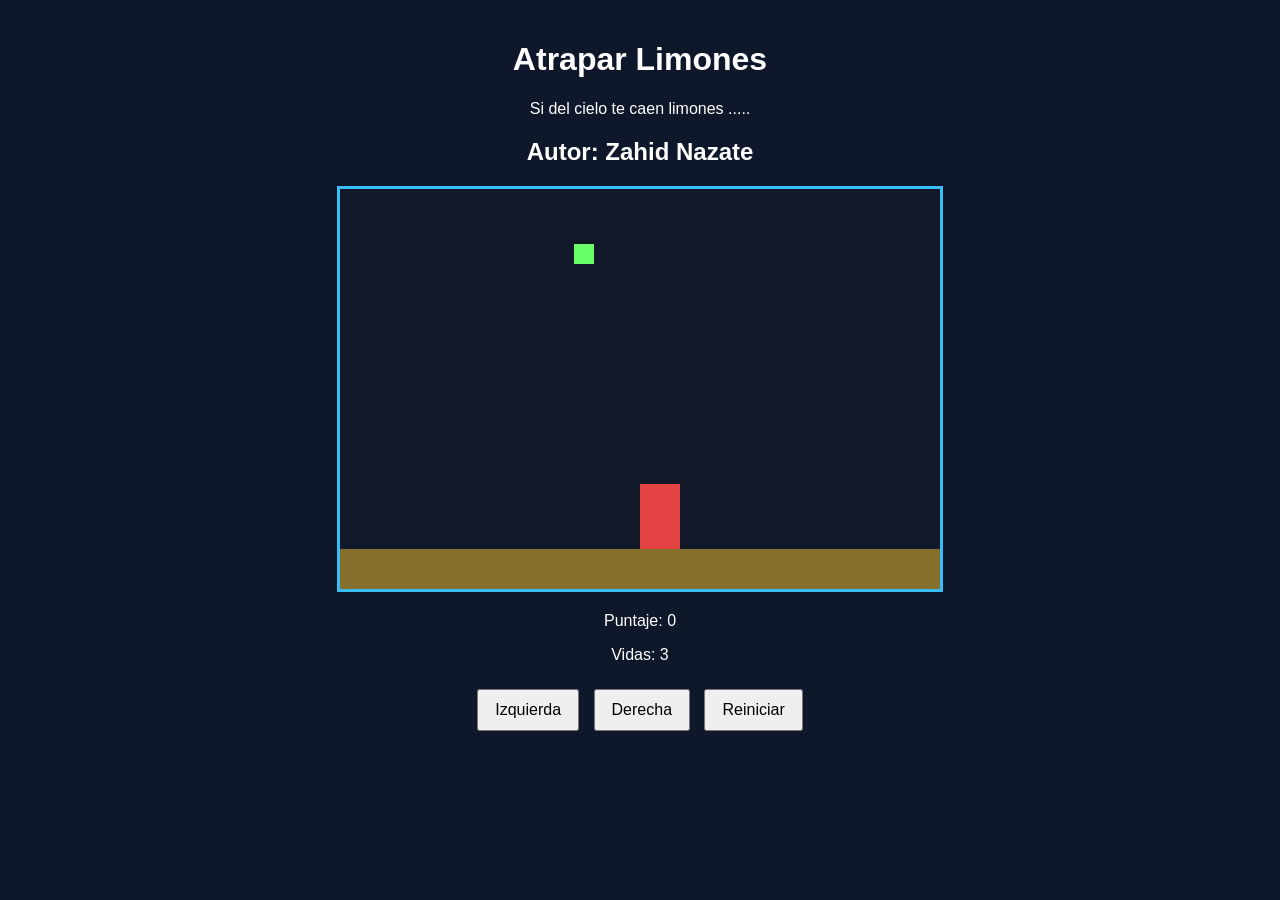
==== index.html @ d266308c "Renombrando html principal" ====
<!DOCTYPE html>
<html>
<head>
  <title>Caza Estrellas</title>
  <link rel="stylesheet" href="limones.css"/>
 
</head>
<body onload="iniciar()">
  <div class="contenedor">
    <h1>Atrapar Limones</h1>
    <p>Si del cielo te caen limones ..... </p>
    <h2>Autor: Zahid Nazate</h2>
    <canvas id="areaJuego" width="600" height="400"></canvas>
    <div class="panel">
      <p>Puntaje: <span id="txtPuntaje">0</span></p>
      <p>Vidas: <span id="txtVidas">3</span></p>
    </div>
    <div class="botones">
      <button onclick="moverIzquierda()">Izquierda</button>
      <button onclick="moverDerecha()">Derecha</button>
      <button onclick="reiniciar()">Reiniciar</button>
    </div>
  </div>
  <script src="limones.js"></script>
  <script src="utils.js"></script>
</body>
</html>
---- limones.css ----
body {
  font-family: Arial, sans-serif;
  background-color: #0f172a;
  color: white;
  text-align: center;
  margin: 0;
  padding: 20px;
}

.contenedor {
  max-width: 800px;
  margin: 0 auto;
}

canvas {
  background-color: #111827;
  border: 3px solid #38bdf8;
  display: block;
  margin: 20px auto;
}

.panel {
  margin: 20px 0;
}

.botones button {
  margin: 5px;
  padding: 10px 16px;
  font-size: 16px;
  cursor: pointer;
}
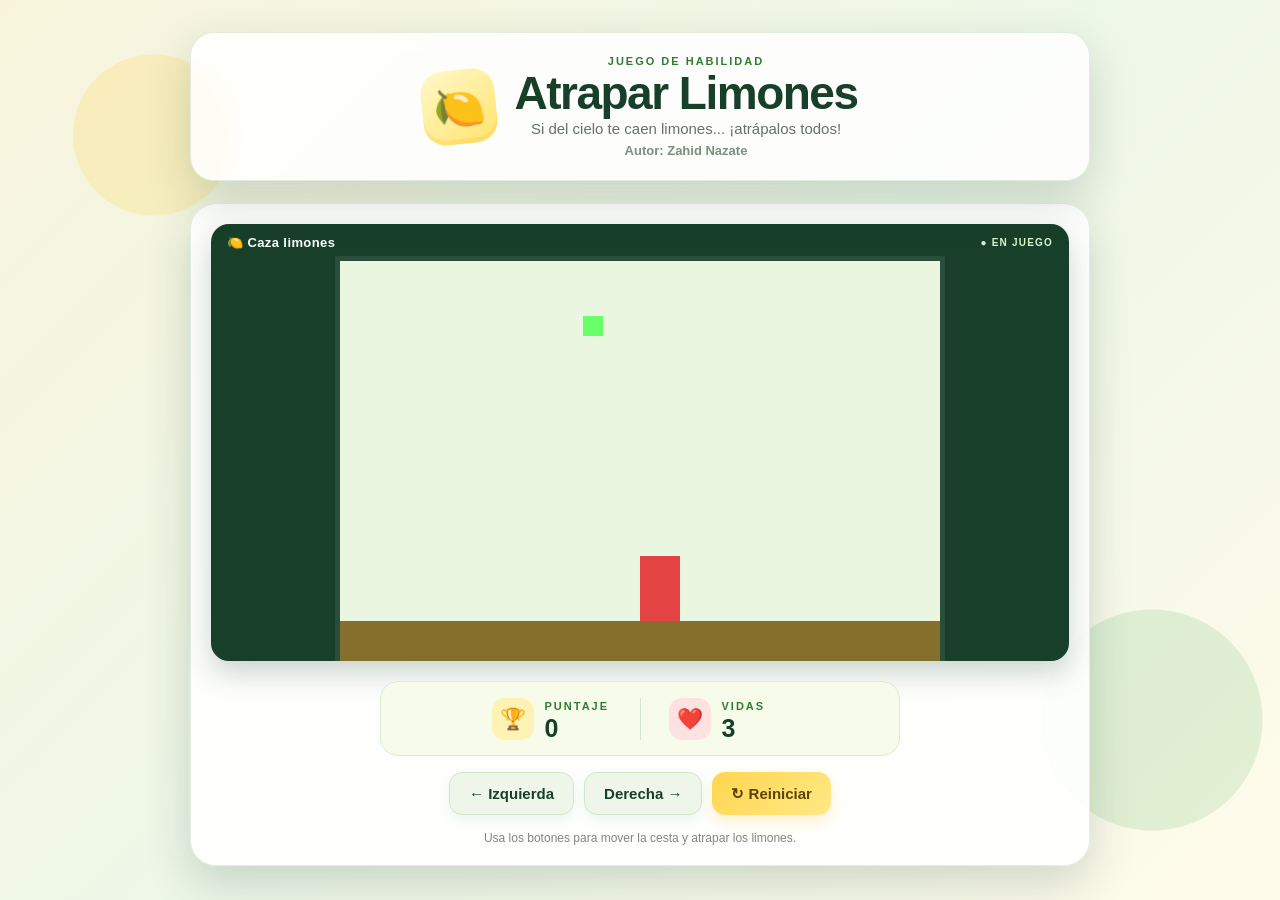
==== commit 82ccb9c8: "Mejora visual con ChatGPT" ====
--- a/index.html
+++ b/index.html
@@ -1,27 +1,61 @@
 <!DOCTYPE html>
-<html>
+<html lang="es">
 <head>
-  <title>Caza Estrellas</title>
+  <meta charset="UTF-8">
+  <meta name="viewport" content="width=device-width, initial-scale=1.0">
+  <title>Atrapar Limones</title>
   <link rel="stylesheet" href="limones.css"/>
- 
 </head>
 <body onload="iniciar()">
-  <div class="contenedor">
-    <h1>Atrapar Limones</h1>
-    <p>Si del cielo te caen limones ..... </p>
-    <h2>Autor: Zahid Nazate</h2>
-    <canvas id="areaJuego" width="600" height="400"></canvas>
-    <div class="panel">
-      <p>Puntaje: <span id="txtPuntaje">0</span></p>
-      <p>Vidas: <span id="txtVidas">3</span></p>
-    </div>
-    <div class="botones">
-      <button onclick="moverIzquierda()">Izquierda</button>
-      <button onclick="moverDerecha()">Derecha</button>
-      <button onclick="reiniciar()">Reiniciar</button>
-    </div>
-  </div>
+  <main class="contenedor">
+    <header class="encabezado">
+      <div class="icono">🍋</div>
+      <div>
+        <p class="etiqueta">JUEGO DE HABILIDAD</p>
+        <h1>Atrapar Limones</h1>
+        <p class="subtitulo">Si del cielo te caen limones... ¡atrápalos todos!</p>
+        <h2>Autor: Zahid Nazate</h2>
+      </div>
+    </header>
+
+    <section class="zona-juego">
+      <div class="marco-canvas">
+        <div class="barra-superior">
+          <span>🍋 Caza limones</span>
+          <span class="indicador">● EN JUEGO</span>
+        </div>
+        <canvas id="areaJuego" width="600" height="400"></canvas>
+      </div>
+
+      <div class="panel" aria-label="Marcador">
+        <div class="estadistica">
+          <span class="estadistica-icono">🏆</span>
+          <div>
+            <span class="etiqueta-estadistica">PUNTAJE</span>
+            <strong id="txtPuntaje">0</strong>
+          </div>
+        </div>
+        <div class="separador"></div>
+        <div class="estadistica">
+          <span class="estadistica-icono">❤️</span>
+          <div>
+            <span class="etiqueta-estadistica">VIDAS</span>
+            <strong id="txtVidas">3</strong>
+          </div>
+        </div>
+      </div>
+
+      <div class="botones">
+        <button class="btn btn-movimiento" onclick="moverIzquierda()">← Izquierda</button>
+        <button class="btn btn-movimiento" onclick="moverDerecha()">Derecha →</button>
+        <button class="btn btn-reiniciar" onclick="reiniciar()">↻ Reiniciar</button>
+      </div>
+
+      <p class="ayuda">Usa los botones para mover la cesta y atrapar los limones.</p>
+    </section>
+  </main>
+
   <script src="limones.js"></script>
   <script src="utils.js"></script>
 </body>
-</html>+</html>
--- a/limones.css
+++ b/limones.css
@@ -1,31 +1,261 @@
+/* ================================
+   ATRAPAR LIMONES — ESTILO VISUAL
+   ================================ */
+
+* {
+  box-sizing: border-box;
+}
+
+:root {
+  --verde-oscuro: #173f2a;
+  --verde: #2e7d32;
+  --verde-claro: #66bb6a;
+  --amarillo: #ffd54f;
+  --amarillo-intenso: #fbc02d;
+  --crema: #fffdf3;
+  --texto: #243229;
+  --blanco: #ffffff;
+  --sombra: 0 18px 45px rgba(23, 63, 42, 0.18);
+}
+
 body {
-  font-family: Arial, sans-serif;
-  background-color: #0f172a;
-  color: white;
+  min-height: 100vh;
+  margin: 0;
+  padding: 32px 18px;
+  font-family: "Trebuchet MS", "Segoe UI", Arial, sans-serif;
+  color: var(--texto);
   text-align: center;
+  background:
+    radial-gradient(circle at 12% 15%, rgba(255, 213, 79, 0.24) 0 80px, transparent 81px),
+    radial-gradient(circle at 90% 80%, rgba(102, 187, 106, 0.18) 0 110px, transparent 111px),
+    linear-gradient(135deg, #f8f4dc 0%, #edf7e8 50%, #fffbea 100%);
+}
+
+.contenedor {
+  width: min(900px, 100%);
+  margin: 0 auto;
+}
+
+.encabezado {
+  display: flex;
+  align-items: center;
+  justify-content: center;
+  gap: 18px;
+  margin-bottom: 22px;
+  padding: 22px 28px;
+  background: rgba(255, 255, 255, 0.84);
+  border: 1px solid rgba(46, 125, 50, 0.13);
+  border-radius: 24px;
+  box-shadow: var(--sombra);
+  backdrop-filter: blur(8px);
+}
+
+.icono {
+  display: grid;
+  place-items: center;
+  width: 74px;
+  height: 74px;
+  flex: 0 0 74px;
+  font-size: 42px;
+  background: linear-gradient(145deg, #fff8c9, #ffe46e);
+  border-radius: 22px;
+  box-shadow: inset 0 -5px 0 rgba(251, 192, 45, 0.25);
+  transform: rotate(-6deg);
+}
+
+.etiqueta,
+.etiqueta-estadistica {
   margin: 0;
+  font-size: 11px;
+  font-weight: 800;
+  letter-spacing: 2px;
+  color: var(--verde);
+}
+
+h1 {
+  margin: 3px 0 4px;
+  color: var(--verde-oscuro);
+  font-size: clamp(30px, 5vw, 46px);
+  line-height: 1;
+  letter-spacing: -1.5px;
+}
+
+.subtitulo {
+  margin: 0 0 6px;
+  color: #647269;
+  font-size: 15px;
+}
+
+h2 {
+  margin: 0;
+  color: #78907d;
+  font-size: 13px;
+  font-weight: 600;
+}
+
+.zona-juego {
   padding: 20px;
-}
-
-.contenedor {
-  max-width: 800px;
+  background: rgba(255, 255, 255, 0.9);
+  border: 1px solid rgba(46, 125, 50, 0.12);
+  border-radius: 26px;
+  box-shadow: var(--sombra);
+}
+
+.marco-canvas {
+  overflow: hidden;
+  border-radius: 18px;
+  background: var(--verde-oscuro);
+  box-shadow: 0 12px 28px rgba(23, 63, 42, 0.22);
+}
+
+.barra-superior {
+  display: flex;
+  align-items: center;
+  justify-content: space-between;
+  padding: 11px 16px;
+  color: #fff;
+  font-size: 13px;
+  font-weight: 700;
+  letter-spacing: 0.4px;
+}
+
+.indicador {
+  color: #d8f5c9;
+  font-size: 10px;
+  letter-spacing: 1.2px;
+}
+
+canvas {
+  display: block;
+  width: 100%;
+  max-width: 600px;
+  height: auto;
   margin: 0 auto;
-}
-
-canvas {
-  background-color: #111827;
-  border: 3px solid #38bdf8;
+  background: #eaf6df;
+  border: 0;
+  outline: 5px solid rgba(255, 255, 255, 0.08);
+}
+
+.panel {
+  display: flex;
+  align-items: center;
+  justify-content: center;
+  gap: 28px;
+  width: min(520px, 100%);
+  margin: 20px auto 16px;
+  padding: 14px 24px;
+  background: #f7fbea;
+  border: 1px solid #dcebd5;
+  border-radius: 18px;
+}
+
+.estadistica {
+  display: flex;
+  align-items: center;
+  gap: 11px;
+  min-width: 120px;
+  text-align: left;
+}
+
+.estadistica-icono {
+  display: grid;
+  place-items: center;
+  width: 42px;
+  height: 42px;
+  border-radius: 13px;
+  background: #fff2b5;
+  font-size: 21px;
+}
+
+.estadistica:nth-child(3) .estadistica-icono {
+  background: #ffe1e1;
+}
+
+.estadistica strong {
   display: block;
-  margin: 20px auto;
-}
-
-.panel {
-  margin: 20px 0;
-}
-
-.botones button {
-  margin: 5px;
-  padding: 10px 16px;
-  font-size: 16px;
+  margin-top: 2px;
+  color: var(--verde-oscuro);
+  font-size: 25px;
+  line-height: 1;
+}
+
+.separador {
+  width: 1px;
+  height: 42px;
+  background: #d7e4d1;
+}
+
+.botones {
+  display: flex;
+  flex-wrap: wrap;
+  justify-content: center;
+  gap: 10px;
+}
+
+.btn {
+  border: 0;
+  border-radius: 13px;
+  padding: 12px 19px;
+  font-family: inherit;
+  font-size: 15px;
+  font-weight: 800;
   cursor: pointer;
+  transition: transform 0.16s ease, box-shadow 0.16s ease, filter 0.16s ease;
+}
+
+.btn:hover {
+  transform: translateY(-2px);
+  filter: brightness(1.03);
+}
+
+.btn:active {
+  transform: translateY(1px);
+}
+
+.btn-movimiento {
+  color: var(--verde-oscuro);
+  background: #eef6e9;
+  border: 1px solid #d2e6cc;
+  box-shadow: 0 5px 12px rgba(46, 125, 50, 0.08);
+}
+
+.btn-reiniciar {
+  color: #5b4300;
+  background: linear-gradient(135deg, var(--amarillo), #ffe985);
+  box-shadow: 0 7px 15px rgba(251, 192, 45, 0.22);
+}
+
+.ayuda {
+  margin: 16px 0 0;
+  color: #7b897f;
+  font-size: 12px;
+}
+
+@media (max-width: 650px) {
+  body {
+    padding: 16px 10px;
+  }
+
+  .encabezado {
+    flex-direction: column;
+    padding: 20px 15px;
+  }
+
+  .zona-juego {
+    padding: 12px;
+    border-radius: 20px;
+  }
+
+  .panel {
+    gap: 15px;
+    padding: 12px;
+  }
+
+  .estadistica {
+    min-width: 105px;
+  }
+
+  .botones .btn {
+    flex: 1 1 140px;
+  }
 }
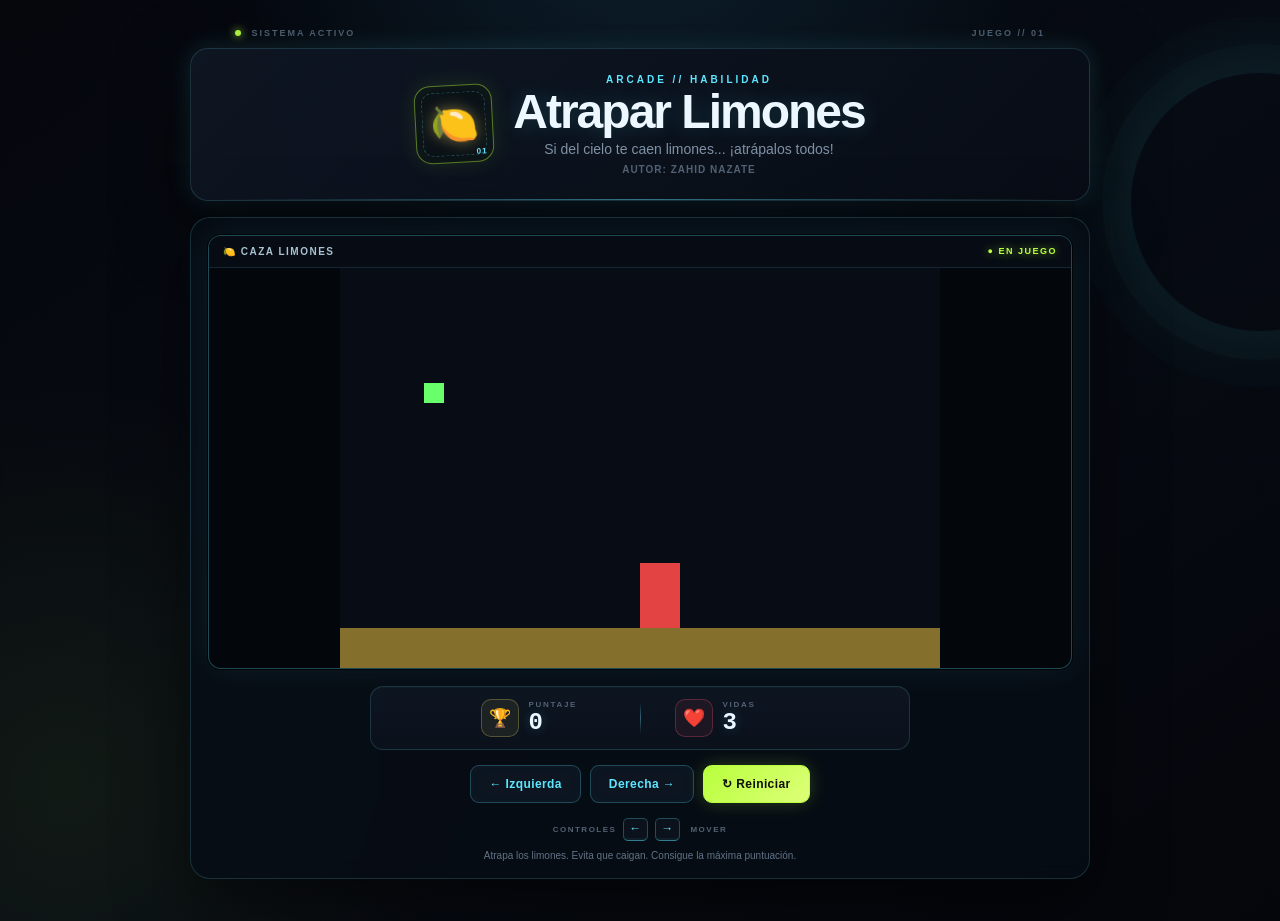
==== commit 416a2197: "Mejora visual con IA, estilo moderno con colores oscuros" ====
--- a/index.html
+++ b/index.html
@@ -7,11 +7,16 @@
   <link rel="stylesheet" href="limones.css"/>
 </head>
 <body onload="iniciar()">
+  <div class="grid-tech"></div>
   <main class="contenedor">
+    <div class="status-line">
+      <span><i></i> SISTEMA ACTIVO</span>
+      <span>JUEGO // 01</span>
+    </div>
     <header class="encabezado">
-      <div class="icono">🍋</div>
+      <div class="icono"><span>🍋</span><b>01</b></div>
       <div>
-        <p class="etiqueta">JUEGO DE HABILIDAD</p>
+        <p class="etiqueta">ARCADE // HABILIDAD</p>
         <h1>Atrapar Limones</h1>
         <p class="subtitulo">Si del cielo te caen limones... ¡atrápalos todos!</p>
         <h2>Autor: Zahid Nazate</h2>
@@ -51,11 +56,16 @@
         <button class="btn btn-reiniciar" onclick="reiniciar()">↻ Reiniciar</button>
       </div>
 
-      <p class="ayuda">Usa los botones para mover la cesta y atrapar los limones.</p>
+      <div class="teclas">
+      <span>CONTROLES</span>
+      <kbd>←</kbd><kbd>→</kbd>
+      <em>MOVER</em>
+    </div>
+    <p class="ayuda">Atrapa los limones. Evita que caigan. Consigue la máxima puntuación.</p>
     </section>
   </main>
 
   <script src="limones.js"></script>
   <script src="utils.js"></script>
 </body>
-</html>
+</html>
--- a/limones.css
+++ b/limones.css
@@ -1,34 +1,82 @@
-/* ================================
-   ATRAPAR LIMONES — ESTILO VISUAL
-   ================================ */
+/* =========================================================
+   ATRAPAR LIMONES — INTERFAZ DARK TECH / MODERN ARCADE
+   ========================================================= */
 
 * {
   box-sizing: border-box;
 }
 
 :root {
-  --verde-oscuro: #173f2a;
-  --verde: #2e7d32;
-  --verde-claro: #66bb6a;
-  --amarillo: #ffd54f;
-  --amarillo-intenso: #fbc02d;
-  --crema: #fffdf3;
-  --texto: #243229;
-  --blanco: #ffffff;
-  --sombra: 0 18px 45px rgba(23, 63, 42, 0.18);
+  --bg: #05070d;
+  --bg-2: #090d16;
+  --panel: rgba(12, 17, 28, 0.88);
+  --panel-2: #0d1420;
+  --line: rgba(112, 226, 255, 0.16);
+  --line-strong: rgba(112, 226, 255, 0.38);
+
+  --cyan: #5ee7ff;
+  --cyan-soft: #21b8d4;
+  --lime: #b8ff3d;
+  --yellow: #ffe66d;
+  --red: #ff5577;
+
+  --text: #edf7ff;
+  --muted: #7f91a5;
+  --muted-2: #526274;
+
+  --shadow: 0 24px 70px rgba(0, 0, 0, 0.55);
+  --glow: 0 0 24px rgba(94, 231, 255, 0.16);
+}
+
+html {
+  min-height: 100%;
 }
 
 body {
+  position: relative;
   min-height: 100vh;
   margin: 0;
-  padding: 32px 18px;
-  font-family: "Trebuchet MS", "Segoe UI", Arial, sans-serif;
-  color: var(--texto);
+  padding: 28px 18px 42px;
+  overflow-x: hidden;
+
+  font-family: Inter, "Segoe UI", Roboto, Arial, sans-serif;
+  color: var(--text);
   text-align: center;
+
   background:
-    radial-gradient(circle at 12% 15%, rgba(255, 213, 79, 0.24) 0 80px, transparent 81px),
-    radial-gradient(circle at 90% 80%, rgba(102, 187, 106, 0.18) 0 110px, transparent 111px),
-    linear-gradient(135deg, #f8f4dc 0%, #edf7e8 50%, #fffbea 100%);
+    radial-gradient(circle at 50% -10%, rgba(38, 112, 145, 0.22), transparent 35%),
+    radial-gradient(circle at 5% 85%, rgba(184, 255, 61, 0.06), transparent 28%),
+    linear-gradient(145deg, var(--bg) 0%, #070b13 52%, #04060b 100%);
+}
+
+/* Rejilla tecnológica de fondo */
+body::before {
+  content: "";
+  position: fixed;
+  inset: 0;
+  z-index: -2;
+  pointer-events: none;
+  opacity: 0.28;
+  background-image:
+    linear-gradient(rgba(94, 231, 255, 0.035) 1px, transparent 1px),
+    linear-gradient(90deg, rgba(94, 231, 255, 0.035) 1px, transparent 1px);
+  background-size: 42px 42px;
+  mask-image: linear-gradient(to bottom, black, transparent 90%);
+}
+
+.grid-tech {
+  position: fixed;
+  z-index: -1;
+  top: 8%;
+  right: -110px;
+  width: 260px;
+  height: 260px;
+  border: 1px solid rgba(94, 231, 255, 0.08);
+  border-radius: 50%;
+  box-shadow:
+    0 0 0 28px rgba(94, 231, 255, 0.018),
+    0 0 0 56px rgba(94, 231, 255, 0.014),
+    0 0 70px rgba(94, 231, 255, 0.08);
 }
 
 .contenedor {
@@ -36,93 +84,173 @@
   margin: 0 auto;
 }
 
+.status-line {
+  display: flex;
+  justify-content: space-between;
+  align-items: center;
+  margin: 0 auto 10px;
+  padding: 0 5px;
+  width: min(820px, 100%);
+
+  color: var(--muted-2);
+  font-size: 9px;
+  font-weight: 800;
+  letter-spacing: 2px;
+}
+
+.status-line i {
+  display: inline-block;
+  width: 6px;
+  height: 6px;
+  margin-right: 6px;
+  border-radius: 50%;
+  background: var(--lime);
+  box-shadow: 0 0 9px var(--lime);
+}
+
 .encabezado {
+  position: relative;
   display: flex;
   align-items: center;
   justify-content: center;
-  gap: 18px;
-  margin-bottom: 22px;
-  padding: 22px 28px;
-  background: rgba(255, 255, 255, 0.84);
-  border: 1px solid rgba(46, 125, 50, 0.13);
-  border-radius: 24px;
-  box-shadow: var(--sombra);
-  backdrop-filter: blur(8px);
+  gap: 20px;
+
+  margin-bottom: 16px;
+  padding: 25px 30px;
+
+  background:
+    linear-gradient(135deg, rgba(15, 23, 36, 0.94), rgba(8, 13, 22, 0.94));
+  border: 1px solid var(--line);
+  border-radius: 18px;
+  box-shadow: var(--shadow), var(--glow);
+  backdrop-filter: blur(12px);
+}
+
+.encabezado::after {
+  content: "";
+  position: absolute;
+  left: 24px;
+  right: 24px;
+  bottom: 0;
+  height: 1px;
+  background: linear-gradient(90deg, transparent, var(--cyan), transparent);
+  opacity: 0.5;
 }
 
 .icono {
+  position: relative;
   display: grid;
   place-items: center;
-  width: 74px;
-  height: 74px;
-  flex: 0 0 74px;
-  font-size: 42px;
-  background: linear-gradient(145deg, #fff8c9, #ffe46e);
-  border-radius: 22px;
-  box-shadow: inset 0 -5px 0 rgba(251, 192, 45, 0.25);
-  transform: rotate(-6deg);
-}
-
-.etiqueta,
-.etiqueta-estadistica {
+  width: 78px;
+  height: 78px;
+  flex: 0 0 78px;
+
+  background: #080e17;
+  border: 1px solid rgba(184, 255, 61, 0.45);
+  border-radius: 16px;
+  box-shadow:
+    inset 0 0 22px rgba(184, 255, 61, 0.07),
+    0 0 22px rgba(184, 255, 61, 0.1);
+
+  transform: rotate(-3deg);
+}
+
+.icono::before {
+  content: "";
+  position: absolute;
+  inset: 6px;
+  border: 1px dashed rgba(94, 231, 255, 0.25);
+  border-radius: 11px;
+}
+
+.icono span {
+  position: relative;
+  z-index: 1;
+  font-size: 39px;
+  filter: drop-shadow(0 0 8px rgba(255, 230, 109, 0.45));
+}
+
+.icono b {
+  position: absolute;
+  right: 6px;
+  bottom: 5px;
+  color: var(--cyan);
+  font-size: 8px;
+  letter-spacing: 1px;
+}
+
+.etiqueta {
   margin: 0;
-  font-size: 11px;
-  font-weight: 800;
-  letter-spacing: 2px;
-  color: var(--verde);
+  color: var(--cyan);
+  font-size: 10px;
+  font-weight: 900;
+  letter-spacing: 3px;
 }
 
 h1 {
-  margin: 3px 0 4px;
-  color: var(--verde-oscuro);
-  font-size: clamp(30px, 5vw, 46px);
-  line-height: 1;
-  letter-spacing: -1.5px;
+  margin: 4px 0 6px;
+  color: var(--text);
+  font-size: clamp(30px, 5vw, 48px);
+  line-height: 0.95;
+  letter-spacing: -2px;
+  text-shadow: 0 0 22px rgba(94, 231, 255, 0.18);
 }
 
 .subtitulo {
-  margin: 0 0 6px;
-  color: #647269;
-  font-size: 15px;
+  margin: 0 0 7px;
+  color: var(--muted);
+  font-size: 14px;
 }
 
 h2 {
   margin: 0;
-  color: #78907d;
-  font-size: 13px;
-  font-weight: 600;
-}
-
+  color: var(--muted-2);
+  font-size: 10px;
+  font-weight: 700;
+  letter-spacing: 1px;
+  text-transform: uppercase;
+}
+
+/* Área principal */
 .zona-juego {
-  padding: 20px;
-  background: rgba(255, 255, 255, 0.9);
-  border: 1px solid rgba(46, 125, 50, 0.12);
-  border-radius: 26px;
-  box-shadow: var(--sombra);
+  padding: 17px;
+  background: rgba(8, 13, 22, 0.86);
+  border: 1px solid var(--line);
+  border-radius: 20px;
+  box-shadow: var(--shadow);
+  backdrop-filter: blur(10px);
 }
 
 .marco-canvas {
   overflow: hidden;
-  border-radius: 18px;
-  background: var(--verde-oscuro);
-  box-shadow: 0 12px 28px rgba(23, 63, 42, 0.22);
+  border: 1px solid rgba(94, 231, 255, 0.3);
+  border-radius: 13px;
+  background: #03060b;
+  box-shadow:
+    0 0 0 1px rgba(0, 0, 0, 0.8),
+    0 0 35px rgba(94, 231, 255, 0.08);
 }
 
 .barra-superior {
   display: flex;
-  align-items: center;
   justify-content: space-between;
-  padding: 11px 16px;
-  color: #fff;
-  font-size: 13px;
-  font-weight: 700;
-  letter-spacing: 0.4px;
+  align-items: center;
+  padding: 10px 14px;
+
+  background: #070c14;
+  border-bottom: 1px solid rgba(94, 231, 255, 0.13);
+  color: #a9c2d1;
+  font-size: 10px;
+  font-weight: 800;
+  letter-spacing: 1.5px;
+  text-transform: uppercase;
 }
 
 .indicador {
-  color: #d8f5c9;
-  font-size: 10px;
-  letter-spacing: 1.2px;
+  color: var(--lime);
+  text-shadow: 0 0 8px rgba(184, 255, 61, 0.65);
+  font-size: 9px;
+  letter-spacing: 1.5px;
 }
 
 canvas {
@@ -131,81 +259,119 @@
   max-width: 600px;
   height: auto;
   margin: 0 auto;
-  background: #eaf6df;
+
+  background: #080d15;
   border: 0;
-  outline: 5px solid rgba(255, 255, 255, 0.08);
-}
-
+  outline: 0;
+}
+
+/* Marcador */
 .panel {
   display: flex;
   align-items: center;
   justify-content: center;
-  gap: 28px;
-  width: min(520px, 100%);
-  margin: 20px auto 16px;
-  padding: 14px 24px;
-  background: #f7fbea;
-  border: 1px solid #dcebd5;
-  border-radius: 18px;
+  gap: 34px;
+
+  width: min(540px, 100%);
+  margin: 17px auto 15px;
+  padding: 12px 24px;
+
+  background: linear-gradient(180deg, #0d1521, #0a111b);
+  border: 1px solid var(--line);
+  border-radius: 13px;
+  box-shadow: inset 0 1px 0 rgba(255,255,255,0.025);
 }
 
 .estadistica {
   display: flex;
   align-items: center;
-  gap: 11px;
-  min-width: 120px;
+  gap: 10px;
+  min-width: 125px;
   text-align: left;
 }
 
 .estadistica-icono {
   display: grid;
   place-items: center;
-  width: 42px;
-  height: 42px;
-  border-radius: 13px;
-  background: #fff2b5;
-  font-size: 21px;
+  width: 38px;
+  height: 38px;
+  border: 1px solid rgba(255, 230, 109, 0.25);
+  border-radius: 10px;
+  background: rgba(255, 230, 109, 0.07);
+  font-size: 18px;
 }
 
 .estadistica:nth-child(3) .estadistica-icono {
-  background: #ffe1e1;
+  border-color: rgba(255, 85, 119, 0.28);
+  background: rgba(255, 85, 119, 0.07);
+}
+
+.etiqueta-estadistica {
+  display: block;
+  color: var(--muted-2);
+  font-size: 8px;
+  font-weight: 900;
+  letter-spacing: 1.7px;
 }
 
 .estadistica strong {
   display: block;
   margin-top: 2px;
-  color: var(--verde-oscuro);
-  font-size: 25px;
+  color: var(--text);
+  font-family: "Courier New", monospace;
+  font-size: 24px;
   line-height: 1;
+  text-shadow: 0 0 12px rgba(94, 231, 255, 0.22);
 }
 
 .separador {
   width: 1px;
-  height: 42px;
-  background: #d7e4d1;
-}
-
+  height: 32px;
+  background: linear-gradient(transparent, var(--line-strong), transparent);
+}
+
+/* Controles */
 .botones {
   display: flex;
   flex-wrap: wrap;
   justify-content: center;
-  gap: 10px;
+  gap: 9px;
 }
 
 .btn {
-  border: 0;
-  border-radius: 13px;
-  padding: 12px 19px;
+  position: relative;
+  overflow: hidden;
+
+  border: 1px solid rgba(94, 231, 255, 0.25);
+  border-radius: 9px;
+  padding: 11px 18px;
+
   font-family: inherit;
-  font-size: 15px;
-  font-weight: 800;
+  font-size: 12px;
+  font-weight: 900;
+  letter-spacing: 0.4px;
+
   cursor: pointer;
-  transition: transform 0.16s ease, box-shadow 0.16s ease, filter 0.16s ease;
+  transition: 0.18s ease;
+}
+
+.btn::before {
+  content: "";
+  position: absolute;
+  top: 0;
+  left: -100%;
+  width: 60%;
+  height: 100%;
+  background: linear-gradient(90deg, transparent, rgba(255,255,255,0.1), transparent);
+  transition: 0.35s ease;
+}
+
+.btn:hover::before {
+  left: 130%;
 }
 
 .btn:hover {
   transform: translateY(-2px);
-  filter: brightness(1.03);
 }
 
 .btn:active {
@@ -213,49 +379,116 @@
 }
 
 .btn-movimiento {
-  color: var(--verde-oscuro);
-  background: #eef6e9;
-  border: 1px solid #d2e6cc;
-  box-shadow: 0 5px 12px rgba(46, 125, 50, 0.08);
+  color: var(--cyan);
+  background: #0c1520;
+  box-shadow: inset 0 0 15px rgba(94, 231, 255, 0.025);
+}
+
+.btn-movimiento:hover {
+  border-color: var(--cyan);
+  box-shadow: 0 0 18px rgba(94, 231, 255, 0.15);
 }
 
 .btn-reiniciar {
-  color: #5b4300;
-  background: linear-gradient(135deg, var(--amarillo), #ffe985);
-  box-shadow: 0 7px 15px rgba(251, 192, 45, 0.22);
+  color: #101006;
+  background: linear-gradient(135deg, var(--lime), #ddff78);
+  border-color: var(--lime);
+  box-shadow: 0 0 18px rgba(184, 255, 61, 0.2);
+}
+
+.btn-reiniciar:hover {
+  box-shadow: 0 0 25px rgba(184, 255, 61, 0.35);
+}
+
+/* Controles visuales */
+.teclas {
+  display: flex;
+  justify-content: center;
+  align-items: center;
+  gap: 7px;
+  margin-top: 15px;
+
+  color: var(--muted-2);
+  font-size: 8px;
+  font-weight: 900;
+  letter-spacing: 1.5px;
+}
+
+.teclas kbd {
+  display: inline-grid;
+  place-items: center;
+  min-width: 25px;
+  height: 23px;
+  padding: 0 7px;
+
+  color: var(--cyan);
+  background: #0b121c;
+  border: 1px solid rgba(94, 231, 255, 0.28);
+  border-bottom-color: rgba(94, 231, 255, 0.5);
+  border-radius: 5px;
+  box-shadow: inset 0 -2px 0 rgba(94, 231, 255, 0.06);
+  font-family: monospace;
+  font-size: 12px;
+}
+
+.teclas em {
+  margin-left: 3px;
+  color: var(--muted-2);
+  font-style: normal;
 }
 
 .ayuda {
-  margin: 16px 0 0;
-  color: #7b897f;
-  font-size: 12px;
-}
-
+  margin: 9px 0 0;
+  color: #617387;
+  font-size: 10px;
+}
+
+/* Adaptación móvil */
 @media (max-width: 650px) {
   body {
-    padding: 16px 10px;
+    padding: 15px 9px 28px;
+  }
+
+  .status-line {
+    font-size: 8px;
   }
 
   .encabezado {
     flex-direction: column;
-    padding: 20px 15px;
+    padding: 21px 14px;
+    border-radius: 15px;
+  }
+
+  .icono {
+    width: 68px;
+    height: 68px;
+    flex-basis: 68px;
+  }
+
+  h1 {
+    font-size: 34px;
   }
 
   .zona-juego {
-    padding: 12px;
-    border-radius: 20px;
+    padding: 10px;
+    border-radius: 16px;
   }
 
   .panel {
-    gap: 15px;
-    padding: 12px;
+    gap: 12px;
+    padding: 11px;
   }
 
   .estadistica {
-    min-width: 105px;
+    min-width: 100px;
+  }
+
+  .estadistica-icono {
+    width: 34px;
+    height: 34px;
   }
 
   .botones .btn {
-    flex: 1 1 140px;
+    flex: 1 1 135px;
   }
 }
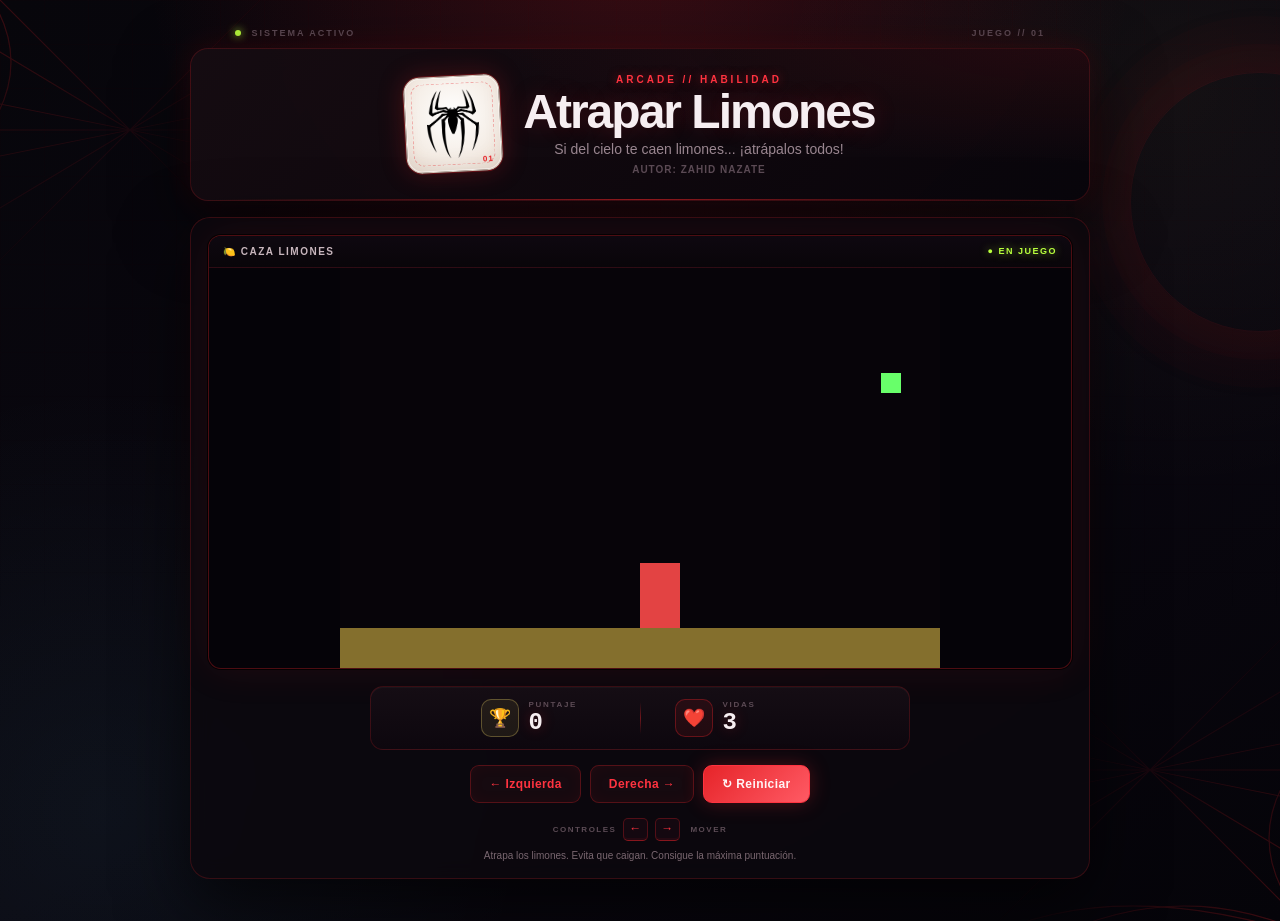
==== commit b7beb861: "Agregar logo Araña, cambio de estilo visual con IA" ====
--- a/index.html
+++ b/index.html
@@ -8,13 +8,21 @@
 </head>
 <body onload="iniciar()">
   <div class="grid-tech"></div>
+  <div class="web-corner web-corner--tl"></div>
+  <div class="web-corner web-corner--br"></div>
+
   <main class="contenedor">
     <div class="status-line">
       <span><i></i> SISTEMA ACTIVO</span>
       <span>JUEGO // 01</span>
     </div>
+
     <header class="encabezado">
-      <div class="icono"><span>🍋</span><b>01</b></div>
+      <div class="icono">
+        <!-- Logo original, sin filtros ni modificaciones -->
+        <img src="logo.png" alt="Logo araña" class="spider-logo"/>
+        <b>01</b>
+      </div>
       <div>
         <p class="etiqueta">ARCADE // HABILIDAD</p>
         <h1>Atrapar Limones</h1>
@@ -57,11 +65,11 @@
       </div>
 
       <div class="teclas">
-      <span>CONTROLES</span>
-      <kbd>←</kbd><kbd>→</kbd>
-      <em>MOVER</em>
-    </div>
-    <p class="ayuda">Atrapa los limones. Evita que caigan. Consigue la máxima puntuación.</p>
+        <span>CONTROLES</span>
+        <kbd>←</kbd><kbd>→</kbd>
+        <em>MOVER</em>
+      </div>
+      <p class="ayuda">Atrapa los limones. Evita que caigan. Consigue la máxima puntuación.</p>
     </section>
   </main>
 
--- a/limones.css
+++ b/limones.css
@@ -1,5 +1,7 @@
 /* =========================================================
-   ATRAPAR LIMONES — INTERFAZ DARK TECH / MODERN ARCADE
+   ATRAPAR LIMONES — INTERFAZ SPIDER / DARK ARCADE
+   Paleta: carmesí + negro + acentos cian/limón
+   El logo se muestra ORIGINAL (sin filtros) sobre un badge claro.
    ========================================================= */
 
 * {
@@ -7,25 +9,33 @@
 }
 
 :root {
-  --bg: #05070d;
-  --bg-2: #090d16;
-  --panel: rgba(12, 17, 28, 0.88);
-  --panel-2: #0d1420;
-  --line: rgba(112, 226, 255, 0.16);
-  --line-strong: rgba(112, 226, 255, 0.38);
+  --bg: #07060b;
+  --bg-2: #0a0710;
+  --panel: rgba(20, 12, 18, 0.9);
+  --panel-2: #140d18;
+
+  --line: rgba(230, 36, 41, 0.20);
+  --line-strong: rgba(230, 36, 41, 0.45);
+
+  --red: #e62429;
+  --red-bright: #ff3340;
+  --red-deep: #7a0f16;
+  --red-glow: rgba(230, 36, 41, 0.55);
 
   --cyan: #5ee7ff;
   --cyan-soft: #21b8d4;
-  --lime: #b8ff3d;
-  --yellow: #ffe66d;
-  --red: #ff5577;
-
-  --text: #edf7ff;
-  --muted: #7f91a5;
-  --muted-2: #526274;
-
-  --shadow: 0 24px 70px rgba(0, 0, 0, 0.55);
-  --glow: 0 0 24px rgba(94, 231, 255, 0.16);
+  --lime: #ffe66d;
+  --lime-soft: #b8ff3d;
+
+  --text: #f6eef1;
+  --muted: #9a8690;
+  --muted-2: #5c4b55;
+
+  --badge: #f4ece4;          /* fondo claro del logo (papel) */
+  --badge-edge: #d9c8bb;
+
+  --shadow: 0 24px 70px rgba(0, 0, 0, 0.65);
+  --glow: 0 0 30px rgba(230, 36, 41, 0.14);
 }
 
 html {
@@ -44,24 +54,51 @@
   text-align: center;
 
   background:
-    radial-gradient(circle at 50% -10%, rgba(38, 112, 145, 0.22), transparent 35%),
-    radial-gradient(circle at 5% 85%, rgba(184, 255, 61, 0.06), transparent 28%),
-    linear-gradient(145deg, var(--bg) 0%, #070b13 52%, #04060b 100%);
-}
-
-/* Rejilla tecnológica de fondo */
+    radial-gradient(circle at 50% -8%, rgba(230, 36, 41, 0.22), transparent 42%),
+    radial-gradient(circle at 8% 88%, rgba(94, 231, 255, 0.05), transparent 30%),
+    radial-gradient(circle at 92% 10%, rgba(255, 230, 109, 0.045), transparent 28%),
+    linear-gradient(150deg, var(--bg) 0%, #0a0710 55%, #050409 100%);
+}
+
 body::before {
   content: "";
   position: fixed;
   inset: 0;
   z-index: -2;
   pointer-events: none;
-  opacity: 0.28;
+  opacity: 0.30;
   background-image:
-    linear-gradient(rgba(94, 231, 255, 0.035) 1px, transparent 1px),
-    linear-gradient(90deg, rgba(94, 231, 255, 0.035) 1px, transparent 1px);
-  background-size: 42px 42px;
-  mask-image: linear-gradient(to bottom, black, transparent 90%);
+    linear-gradient(rgba(230, 36, 41, 0.05) 1px, transparent 1px),
+    linear-gradient(90deg, rgba(230, 36, 41, 0.05) 1px, transparent 1px);
+  background-size: 44px 44px;
+  mask-image: linear-gradient(to bottom, black, transparent 92%);
+  -webkit-mask-image: linear-gradient(to bottom, black, transparent 92%);
+}
+
+/* Telarañas decorativas en esquinas */
+.web-corner {
+  position: fixed;
+  z-index: -1;
+  pointer-events: none;
+  opacity: 0.5;
+  width: 340px;
+  height: 340px;
+  background-repeat: no-repeat;
+  background-size: contain;
+  background-image: url("data:image/svg+xml;utf8,<svg xmlns='http://www.w3.org/2000/svg' viewBox='0 0 200 200' fill='none' stroke='%23e62429' stroke-width='0.7'><g opacity='0.55'><line x1='0' y1='0' x2='200' y2='200'/><line x1='0' y1='40' x2='200' y2='160'/><line x1='0' y1='80' x2='200' y2='120'/><line x1='0' y1='100' x2='200' y2='100'/><line x1='0' y1='120' x2='200' y2='80'/><line x1='0' y1='160' x2='200' y2='40'/><line x1='0' y1='200' x2='200' y2='0'/><path d='M0 0 Q 60 60 0 120'/><path d='M0 0 Q 80 40 160 0'/><path d='M0 0 Q 40 80 0 160'/><path d='M0 0 Q 120 40 200 0'/><path d='M0 0 Q 40 120 0 200'/></g></svg>");
+  mask-image: radial-gradient(circle at 0% 0%, black, transparent 70%);
+  -webkit-mask-image: radial-gradient(circle at 0% 0%, black, transparent 70%);
+}
+
+.web-corner--tl {
+  top: -40px;
+  left: -40px;
+}
+
+.web-corner--br {
+  bottom: -40px;
+  right: -40px;
+  transform: rotate(180deg);
 }
 
 .grid-tech {
@@ -71,12 +108,12 @@
   right: -110px;
   width: 260px;
   height: 260px;
-  border: 1px solid rgba(94, 231, 255, 0.08);
+  border: 1px solid rgba(230, 36, 41, 0.10);
   border-radius: 50%;
   box-shadow:
-    0 0 0 28px rgba(94, 231, 255, 0.018),
-    0 0 0 56px rgba(94, 231, 255, 0.014),
-    0 0 70px rgba(94, 231, 255, 0.08);
+    0 0 0 28px rgba(230, 36, 41, 0.02),
+    0 0 0 56px rgba(230, 36, 41, 0.014),
+    0 0 80px rgba(230, 36, 41, 0.10);
 }
 
 .contenedor {
@@ -104,22 +141,24 @@
   height: 6px;
   margin-right: 6px;
   border-radius: 50%;
-  background: var(--lime);
-  box-shadow: 0 0 9px var(--lime);
-}
-
+  background: var(--lime-soft);
+  box-shadow: 0 0 9px var(--lime-soft);
+}
+
+/* ---------- ENCABEZADO ---------- */
 .encabezado {
   position: relative;
   display: flex;
   align-items: center;
   justify-content: center;
-  gap: 20px;
+  gap: 22px;
 
   margin-bottom: 16px;
   padding: 25px 30px;
 
   background:
-    linear-gradient(135deg, rgba(15, 23, 36, 0.94), rgba(8, 13, 22, 0.94));
+    radial-gradient(120% 140% at 100% 0%, rgba(230, 36, 41, 0.10), transparent 55%),
+    linear-gradient(135deg, rgba(22, 12, 18, 0.95), rgba(9, 6, 12, 0.96));
   border: 1px solid var(--line);
   border-radius: 18px;
   box-shadow: var(--shadow), var(--glow);
@@ -133,58 +172,72 @@
   right: 24px;
   bottom: 0;
   height: 1px;
-  background: linear-gradient(90deg, transparent, var(--cyan), transparent);
-  opacity: 0.5;
-}
-
+  background: linear-gradient(90deg, transparent, var(--red), transparent);
+  opacity: 0.65;
+}
+
+/* Contenedor del logo: badge claro para que la araña negra se vea tal cual */
 .icono {
   position: relative;
   display: grid;
   place-items: center;
-  width: 78px;
-  height: 78px;
-  flex: 0 0 78px;
-
-  background: #080e17;
-  border: 1px solid rgba(184, 255, 61, 0.45);
+  width: 96px;
+  height: 96px;
+  flex: 0 0 96px;
+
+  /* Fondo claro tipo "papel" — muestra el logo original sin alterarlo */
+  background:
+    radial-gradient(circle at 50% 40%, #ffffff 0%, var(--badge) 65%, #e9dcd0 100%);
+  border: 1px solid var(--badge-edge);
   border-radius: 16px;
   box-shadow:
-    inset 0 0 22px rgba(184, 255, 61, 0.07),
-    0 0 22px rgba(184, 255, 61, 0.1);
+    inset 0 0 0 1px rgba(255, 255, 255, 0.6),
+    inset 0 -8px 18px rgba(120, 80, 60, 0.08),
+    0 0 0 1px rgba(230, 36, 41, 0.35),
+    0 0 26px rgba(230, 36, 41, 0.25);
 
   transform: rotate(-3deg);
+  overflow: hidden;
 }
 
 .icono::before {
   content: "";
   position: absolute;
   inset: 6px;
-  border: 1px dashed rgba(94, 231, 255, 0.25);
+  border: 1px dashed rgba(230, 36, 41, 0.35);
   border-radius: 11px;
-}
-
-.icono span {
+  pointer-events: none;
+}
+
+/* ---------- LOGO ORIGINAL (sin filtros ni transformaciones) ---------- */
+.spider-logo {
   position: relative;
   z-index: 1;
-  font-size: 39px;
-  filter: drop-shadow(0 0 8px rgba(255, 230, 109, 0.45));
+  display: block;
+  width: 68px;
+  height: 68px;
+  object-fit: contain;
+  /* Sin filter, sin invert, sin hue-rotate: el PNG se muestra tal cual */
 }
 
 .icono b {
   position: absolute;
-  right: 6px;
-  bottom: 5px;
-  color: var(--cyan);
+  right: 8px;
+  bottom: 6px;
+  color: var(--red);
   font-size: 8px;
+  font-weight: 900;
   letter-spacing: 1px;
+  z-index: 2;
 }
 
 .etiqueta {
   margin: 0;
-  color: var(--cyan);
+  color: var(--red-bright);
   font-size: 10px;
   font-weight: 900;
   letter-spacing: 3px;
+  text-shadow: 0 0 10px rgba(230, 36, 41, 0.5);
 }
 
 h1 {
@@ -193,7 +246,7 @@
   font-size: clamp(30px, 5vw, 48px);
   line-height: 0.95;
   letter-spacing: -2px;
-  text-shadow: 0 0 22px rgba(94, 231, 255, 0.18);
+  text-shadow: 0 0 24px rgba(230, 36, 41, 0.22);
 }
 
 .subtitulo {
@@ -211,10 +264,10 @@
   text-transform: uppercase;
 }
 
-/* Área principal */
+/* ---------- ZONA DE JUEGO ---------- */
 .zona-juego {
   padding: 17px;
-  background: rgba(8, 13, 22, 0.86);
+  background: rgba(12, 8, 14, 0.88);
   border: 1px solid var(--line);
   border-radius: 20px;
   box-shadow: var(--shadow);
@@ -223,12 +276,12 @@
 
 .marco-canvas {
   overflow: hidden;
-  border: 1px solid rgba(94, 231, 255, 0.3);
+  border: 1px solid rgba(230, 36, 41, 0.32);
   border-radius: 13px;
-  background: #03060b;
+  background: #050308;
   box-shadow:
     0 0 0 1px rgba(0, 0, 0, 0.8),
-    0 0 35px rgba(94, 231, 255, 0.08);
+    0 0 40px rgba(230, 36, 41, 0.10);
 }
 
 .barra-superior {
@@ -237,9 +290,9 @@
   align-items: center;
   padding: 10px 14px;
 
-  background: #070c14;
-  border-bottom: 1px solid rgba(94, 231, 255, 0.13);
-  color: #a9c2d1;
+  background: linear-gradient(180deg, #0e0810, #090509);
+  border-bottom: 1px solid rgba(230, 36, 41, 0.15);
+  color: #c8b6bd;
   font-size: 10px;
   font-weight: 800;
   letter-spacing: 1.5px;
@@ -247,7 +300,7 @@
 }
 
 .indicador {
-  color: var(--lime);
+  color: var(--lime-soft);
   text-shadow: 0 0 8px rgba(184, 255, 61, 0.65);
   font-size: 9px;
   letter-spacing: 1.5px;
@@ -260,12 +313,12 @@
   height: auto;
   margin: 0 auto;
 
-  background: #080d15;
+  background: #070409;
   border: 0;
   outline: 0;
 }
 
-/* Marcador */
+/* ---------- MARCADOR ---------- */
 .panel {
   display: flex;
   align-items: center;
@@ -276,10 +329,10 @@
   margin: 17px auto 15px;
   padding: 12px 24px;
 
-  background: linear-gradient(180deg, #0d1521, #0a111b);
+  background: linear-gradient(180deg, #150d14, #0d070e);
   border: 1px solid var(--line);
   border-radius: 13px;
-  box-shadow: inset 0 1px 0 rgba(255,255,255,0.025);
+  box-shadow: inset 0 1px 0 rgba(255, 255, 255, 0.03);
 }
 
 .estadistica {
@@ -295,15 +348,15 @@
   place-items: center;
   width: 38px;
   height: 38px;
-  border: 1px solid rgba(255, 230, 109, 0.25);
+  border: 1px solid rgba(255, 230, 109, 0.28);
   border-radius: 10px;
   background: rgba(255, 230, 109, 0.07);
   font-size: 18px;
 }
 
 .estadistica:nth-child(3) .estadistica-icono {
-  border-color: rgba(255, 85, 119, 0.28);
-  background: rgba(255, 85, 119, 0.07);
+  border-color: rgba(230, 36, 41, 0.35);
+  background: rgba(230, 36, 41, 0.09);
 }
 
 .etiqueta-estadistica {
@@ -321,7 +374,7 @@
   font-family: "Courier New", monospace;
   font-size: 24px;
   line-height: 1;
-  text-shadow: 0 0 12px rgba(94, 231, 255, 0.22);
+  text-shadow: 0 0 14px rgba(230, 36, 41, 0.28);
 }
 
 .separador {
@@ -330,7 +383,7 @@
   background: linear-gradient(transparent, var(--line-strong), transparent);
 }
 
-/* Controles */
+/* ---------- BOTONES ---------- */
 .botones {
   display: flex;
   flex-wrap: wrap;
@@ -342,7 +395,7 @@
   position: relative;
   overflow: hidden;
 
-  border: 1px solid rgba(94, 231, 255, 0.25);
+  border: 1px solid rgba(230, 36, 41, 0.30);
   border-radius: 9px;
   padding: 11px 18px;
 
@@ -362,7 +415,7 @@
   left: -100%;
   width: 60%;
   height: 100%;
-  background: linear-gradient(90deg, transparent, rgba(255,255,255,0.1), transparent);
+  background: linear-gradient(90deg, transparent, rgba(255, 255, 255, 0.12), transparent);
   transition: 0.35s ease;
 }
 
@@ -379,28 +432,28 @@
 }
 
 .btn-movimiento {
-  color: var(--cyan);
-  background: #0c1520;
-  box-shadow: inset 0 0 15px rgba(94, 231, 255, 0.025);
+  color: var(--red-bright);
+  background: #160a10;
+  box-shadow: inset 0 0 15px rgba(230, 36, 41, 0.05);
 }
 
 .btn-movimiento:hover {
-  border-color: var(--cyan);
-  box-shadow: 0 0 18px rgba(94, 231, 255, 0.15);
+  border-color: var(--red);
+  box-shadow: 0 0 20px rgba(230, 36, 41, 0.22);
 }
 
 .btn-reiniciar {
-  color: #101006;
-  background: linear-gradient(135deg, var(--lime), #ddff78);
-  border-color: var(--lime);
-  box-shadow: 0 0 18px rgba(184, 255, 61, 0.2);
+  color: #fff5f6;
+  background: linear-gradient(135deg, var(--red), #ff5a64);
+  border-color: var(--red-bright);
+  box-shadow: 0 0 20px rgba(230, 36, 41, 0.30);
 }
 
 .btn-reiniciar:hover {
-  box-shadow: 0 0 25px rgba(184, 255, 61, 0.35);
-}
-
-/* Controles visuales */
+  box-shadow: 0 0 28px rgba(230, 36, 41, 0.5);
+}
+
+/* ---------- CONTROLES VISUALES ---------- */
 .teclas {
   display: flex;
   justify-content: center;
@@ -421,12 +474,12 @@
   height: 23px;
   padding: 0 7px;
 
-  color: var(--cyan);
-  background: #0b121c;
-  border: 1px solid rgba(94, 231, 255, 0.28);
-  border-bottom-color: rgba(94, 231, 255, 0.5);
+  color: var(--red-bright);
+  background: #140810;
+  border: 1px solid rgba(230, 36, 41, 0.30);
+  border-bottom-color: rgba(230, 36, 41, 0.55);
   border-radius: 5px;
-  box-shadow: inset 0 -2px 0 rgba(94, 231, 255, 0.06);
+  box-shadow: inset 0 -2px 0 rgba(230, 36, 41, 0.08);
   font-family: monospace;
   font-size: 12px;
 }
@@ -439,11 +492,11 @@
 
 .ayuda {
   margin: 9px 0 0;
-  color: #617387;
+  color: #7a6770;
   font-size: 10px;
 }
 
-/* Adaptación móvil */
+/* ---------- RESPONSIVE ---------- */
 @media (max-width: 650px) {
   body {
     padding: 15px 9px 28px;
@@ -460,9 +513,14 @@
   }
 
   .icono {
-    width: 68px;
-    height: 68px;
-    flex-basis: 68px;
+    width: 84px;
+    height: 84px;
+    flex-basis: 84px;
+  }
+
+  .spider-logo {
+    width: 58px;
+    height: 58px;
   }
 
   h1 {
@@ -491,4 +549,9 @@
   .botones .btn {
     flex: 1 1 135px;
   }
+
+  .web-corner {
+    width: 220px;
+    height: 220px;
+  }
 }
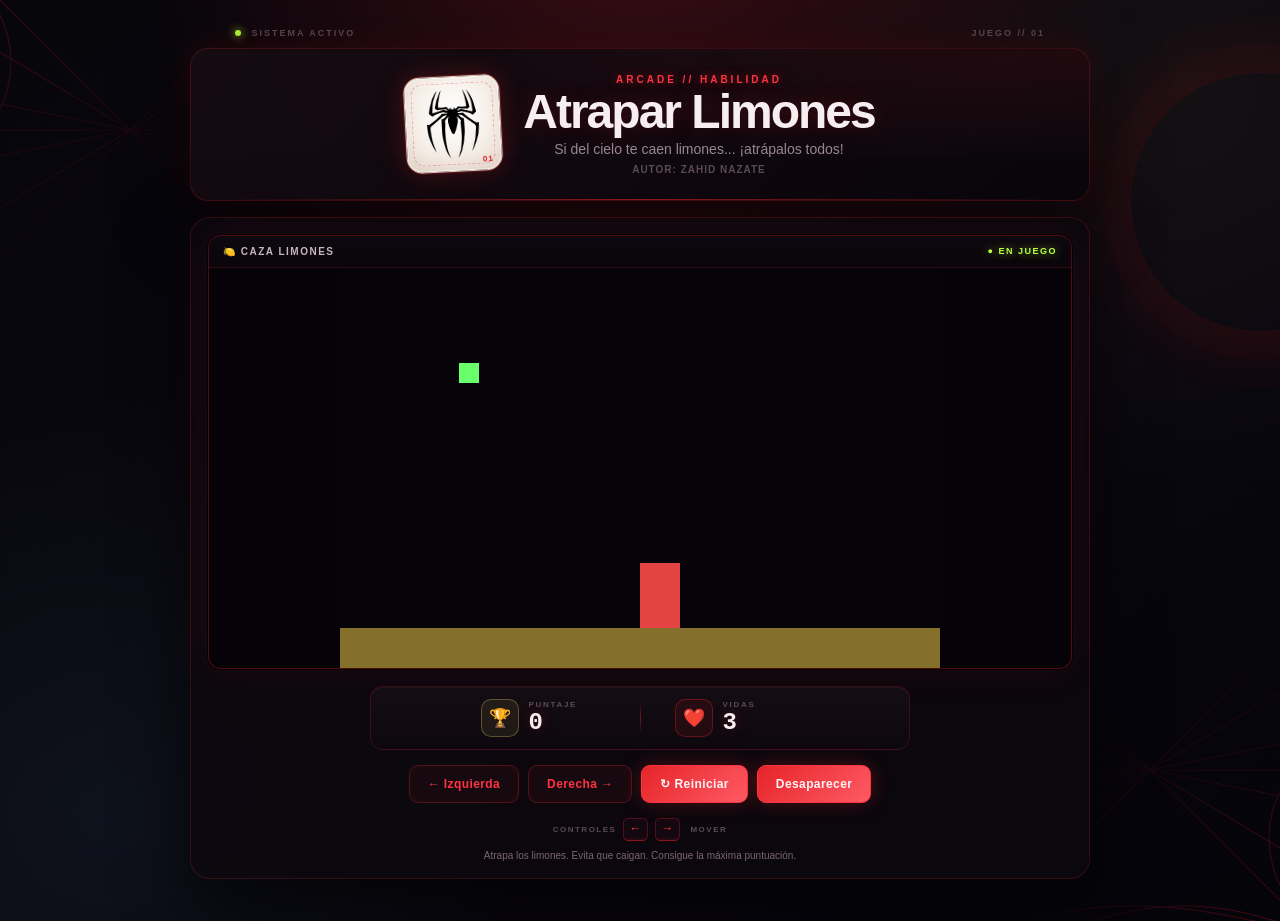
==== commit 1bfeea99: "Boton desaparecer Personaje" ====
--- a/index.html
+++ b/index.html
@@ -62,6 +62,7 @@
         <button class="btn btn-movimiento" onclick="moverIzquierda()">← Izquierda</button>
         <button class="btn btn-movimiento" onclick="moverDerecha()">Derecha →</button>
         <button class="btn btn-reiniciar" onclick="reiniciar()">↻ Reiniciar</button>
+        <button class="btn btn-reiniciar" onclick="desaparecerPersonaje()">Desaparecer</button>
       </div>
 
       <div class="teclas">
